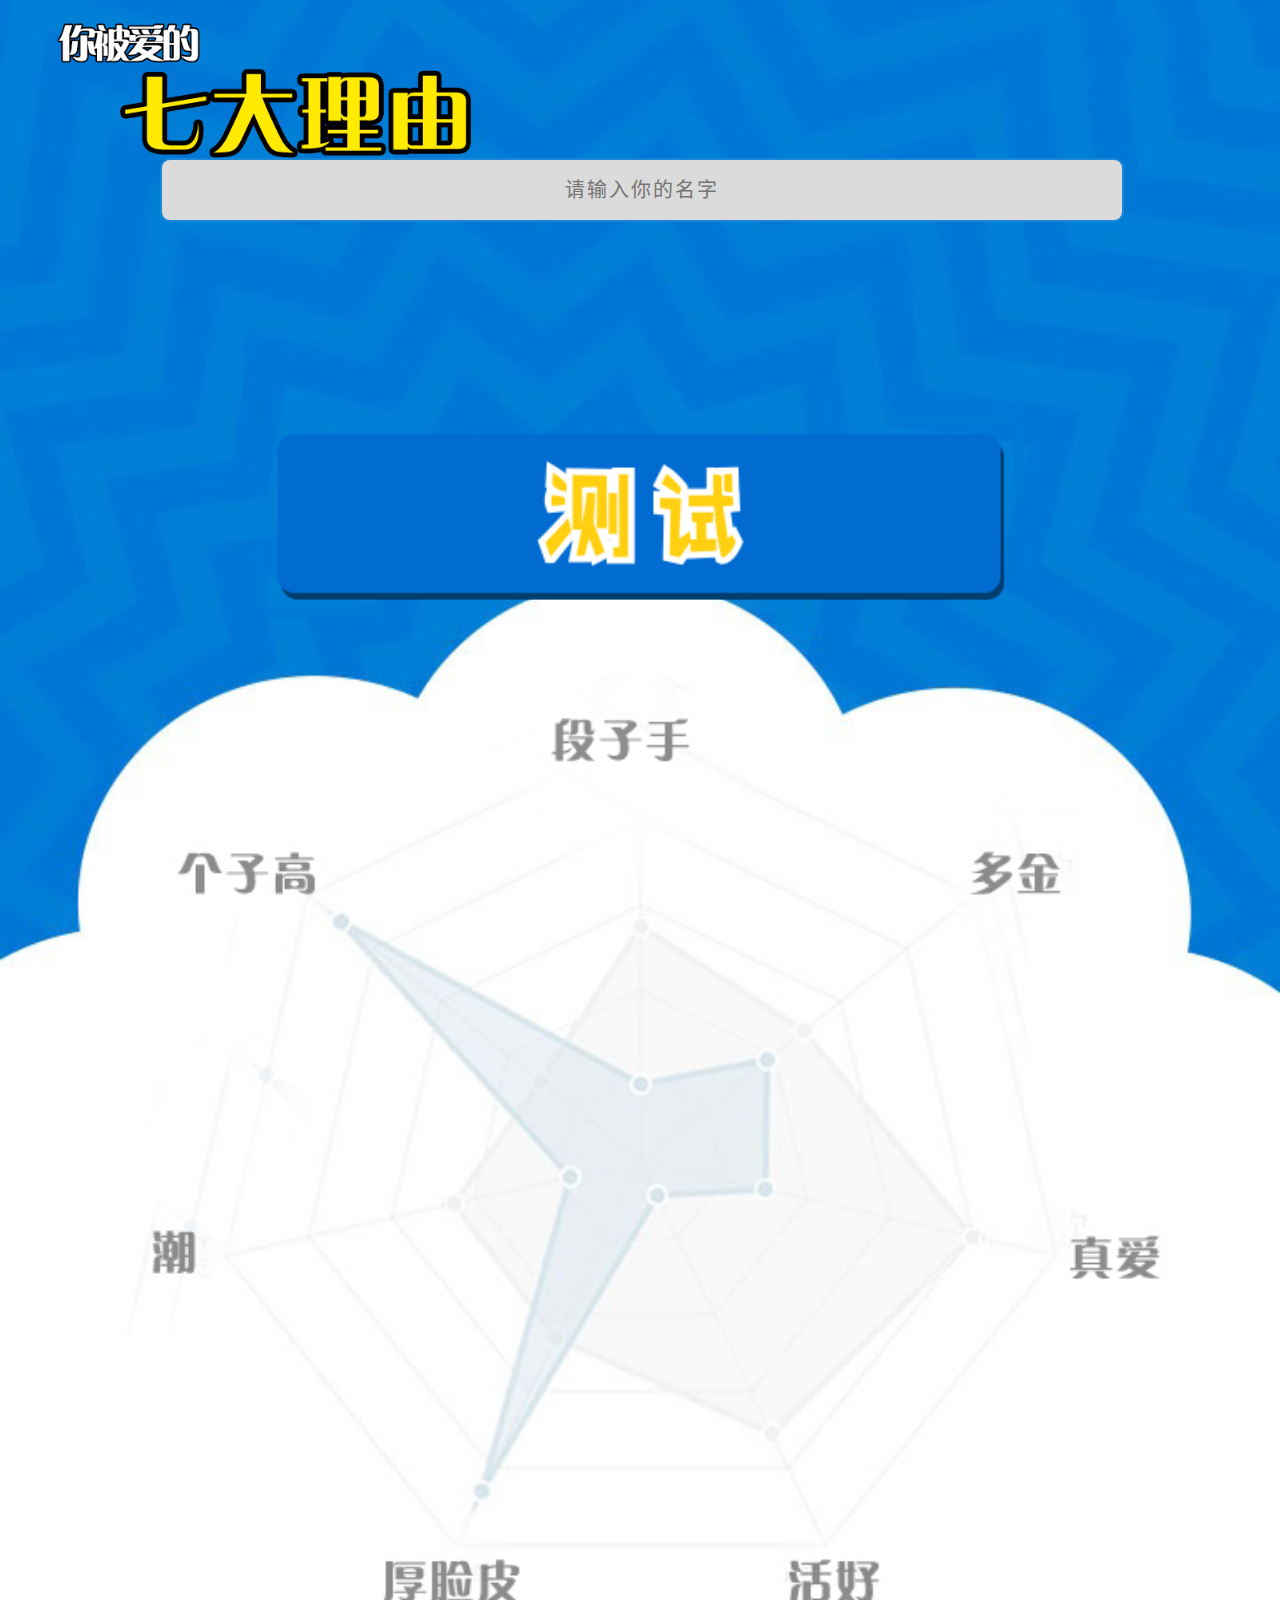
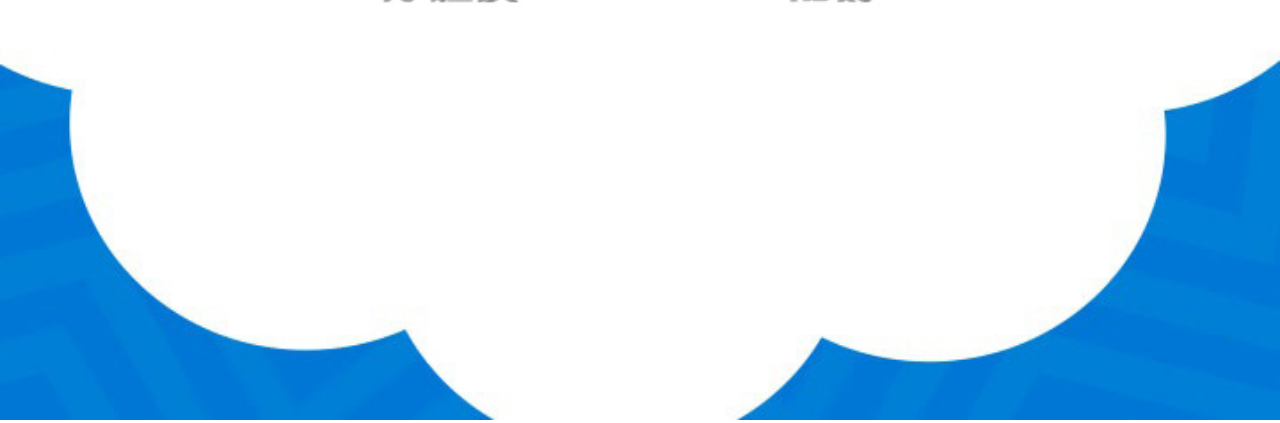
==== index.html @ 9e745a93 "fawef" ====
<!DOCTYPE html>
<html lang="zh-cn">
    <head>
        <title>你被爱的七大理由</title>
        <meta charset="utf-8">
        <meta http-equiv="X-UA-Compatible" content="IE=edge">
        <meta name="viewport" content="width=device-width, initial-scale=1.0, minimum-scale=1.0, maximum-scale=1.0, user-scalable=no">
        <meta content="yes" name="apple-mobile-web-app-capable">
        <meta content="black" name="apple-mobile-web-app-status-bar-style">
        <meta content="telephone=no" name="format-detection">
        <meta content="" name="Keywords">
        <meta name="description" content="“">
        <meta name="author" content="lcwl">

        <link rel="stylesheet" href="./css/base.css">
        <link rel="stylesheet" href="./css/index.css">

        <script>
            $uid = '';
        </script>
<!--        <script>
var _hmt = _hmt || [];
(function() {
  var hm = document.createElement("script");
  hm.src = "//hm.baidu.com/hm.js?4a51512e983d5ee97a332f55e673e995";
  var s = document.getElementsByTagName("script")[0]; 
  s.parentNode.insertBefore(hm, s);
})();
</script>-->
    </head>

    <body>
        <div class="titlediv">
            <img class="title" src="./images/title01.png"/>
            <p class="subtitle">你被爱<br>
                的七大理由</p>
        </div>
        <img class="bg" src="./images/bg01.jpg"/>


        <div class="op">
            <input class="input" placeholder="请输入你的名字" maxlength="10"></input>
            <img class="btn" src="./images/btn01.png"/>
        </div>

 <!--         <a href="http://a.app.qq.com/o/simple.jsp?pkgname=com.yn.menda" target="_blank"><img class="banner" src="./images/banner.jpg"/></a>

 -->

        <script type="text/javascript" src="./js/zepto.min.js"></script>
        <script type="text/javascript" src="./js/zepto.cookie.js"></script>
        <script type="text/javascript" src="http://res.wx.qq.com/open/js/jweixin-1.0.0.js"></script>
        <script type="text/javascript" src="js/index.js?v6"></script>
        <!--<script type="text/javascript" src="http://img1.uullnn.com/h5_game/seven/js/index.js?v1"></script>-->
        <!--<script src="http://img1.uullnn.com/tracking.js"></script>-->

        <script>
            var browser = {
                versions: function () {
                    var u = navigator.userAgent, app = navigator.appVersion;
                    return {         //移动终端浏览器版本信息
                        trident: u.indexOf('Trident') > -1, //IE内核
                        presto: u.indexOf('Presto') > -1, //opera内核
                        webKit: u.indexOf('AppleWebKit') > -1, //苹果、谷歌内核
                        gecko: u.indexOf('Gecko') > -1 && u.indexOf('KHTML') == -1, //火狐内核
                        mobile: !!u.match(/AppleWebKit.*Mobile.*/), //是否为移动终端
                        ios: !!u.match(/\(i[^;]+;( U;)? CPU.+Mac OS X/), //ios终端
                        android: u.indexOf('Android') > -1 || u.indexOf('Linux') > -1, //android终端或uc浏览器
                        iPhone: u.indexOf('iPhone') > -1, //是否为iPhone或者QQHD浏览器
                        iPad: u.indexOf('iPad') > -1, //是否iPad
                        webApp: u.indexOf('Safari') == -1 //是否web应该程序，没有头部与底部
                    };
                }(),
                language: (navigator.browserLanguage || navigator.language).toLowerCase()
            };
            if (browser.versions.mobile) {//判断是否是移动设备打开。browser代码在下面
                var ua = navigator.userAgent.toLowerCase();//获取判断用的对象
                if (ua.match(/MicroMessenger/i) == "micromessenger") {
                    //在微信中打开
                }else{
                   // $('body').html('<div class="middle">请在微信打开</div>').addClass('gray');
                }
//                if (ua.match(/WeiBo/i) == "weibo") {
//                    //在新浪微博客户端打开
//                }
//                if (ua.match(/QQ/i) == "qq") {
//                    //在QQ空间打开
//                }
//                if (browser.versions.ios) {
//                    //是否在IOS浏览器打开
//                }
//                if(browser.versions.android){
//                    //是否在安卓浏览器打开
//                }
            } else {
                //否则就是PC浏览器打开
  //              $('body').html('<div class="middle">请在微信打开</div>').addClass('gray');
            }
        </script>
    </body>
</html>
---- css/base.css ----
/* http://meyerweb.com/eric/tools/css/reset/
   v2.0 | 20110126
   License: none (public domain)
*/

html, body, div, span, applet, object, iframe,
h1, h2, h3, h4, h5, h6, p, blockquote, pre,
a, abbr, acronym, address, big, cite, code,
del, dfn, em, img, ins, kbd, q, s, samp,
small, strike, strong, sub, sup, tt, var,
b, u, i, center,
dl, dt, dd, ol, ul, li,
fieldset, form, label, legend,
table, caption, tbody, tfoot, thead, tr, th, td,
article, aside, canvas, details, embed,
figure, figcaption, footer, header, hgroup,
menu, nav, output, ruby, section, summary,
time, mark, audio, video {
	margin: 0;
	padding: 0;
	border: 0;
	font-size: 100%;
	font: inherit;
	vertical-align: baseline;
}
/* HTML5 display-role reset for older browsers */
article, aside, details, figcaption, figure,
footer, header, hgroup, menu, nav, section {
	display: block;
}
body {
	line-height: 1;
}
ol, ul {
	list-style: none;
}
blockquote, q {
	quotes: none;
}
blockquote:before, blockquote:after,
q:before, q:after {
	content: '';
	content: none;
}
table {
	border-collapse: collapse;
	border-spacing: 0;
}

.middle{
	position: absolute;
	width: 100%;
	top: 45%;
	left: 0;
	text-align: center;
}
.gray{
	background: lightgray;
}
---- css/index.css ----
body{
    overflow: hidden;
}
.bg{
    /*background: url(../images/bg01.jpg) no-repeat;*/
    width: 100%;
    /*height: 100%;*/
}
.banner{
    position: fixed;
    bottom: 0;
    left:0;
    width: 100%;
}
.titlediv{
    top:12px;
    position:absolute;
}
.title{
    width: 80%;
    margin: 0 10%;
}
.subtitle{
    font-family: PingFangSC-Regular;
    font-size: 16px;
    color: #71dfff;
    letter-spacing: 3px;
    text-align: center;
    width: 100%;
    line-height: 18px;

}
.op{
    width:75%;
    margin-left: 12.5%;
    position: absolute;
    bottom:15%;

}
.input{
    margin: 0;
    padding: 0;
    background-color: RGBA(219, 219, 219, 1.00);
    text-align: center;
    width: 100%;
    border: 2px solid #1A86D8;
    border-radius: 10px;
    height: 60px;
    color: #1A86D8;

    letter-spacing: 2px;
    font-size: 20px;
    line-height: 60px;
}
.btn{
    width:80%;
    margin:20% 10% 15% 10%;
}
/*.btn{
    position: fixed;
    bottom: 20%;
    left:0;
    width: 100%;

    width: 60%;
    margin: 0 20%;
}*/
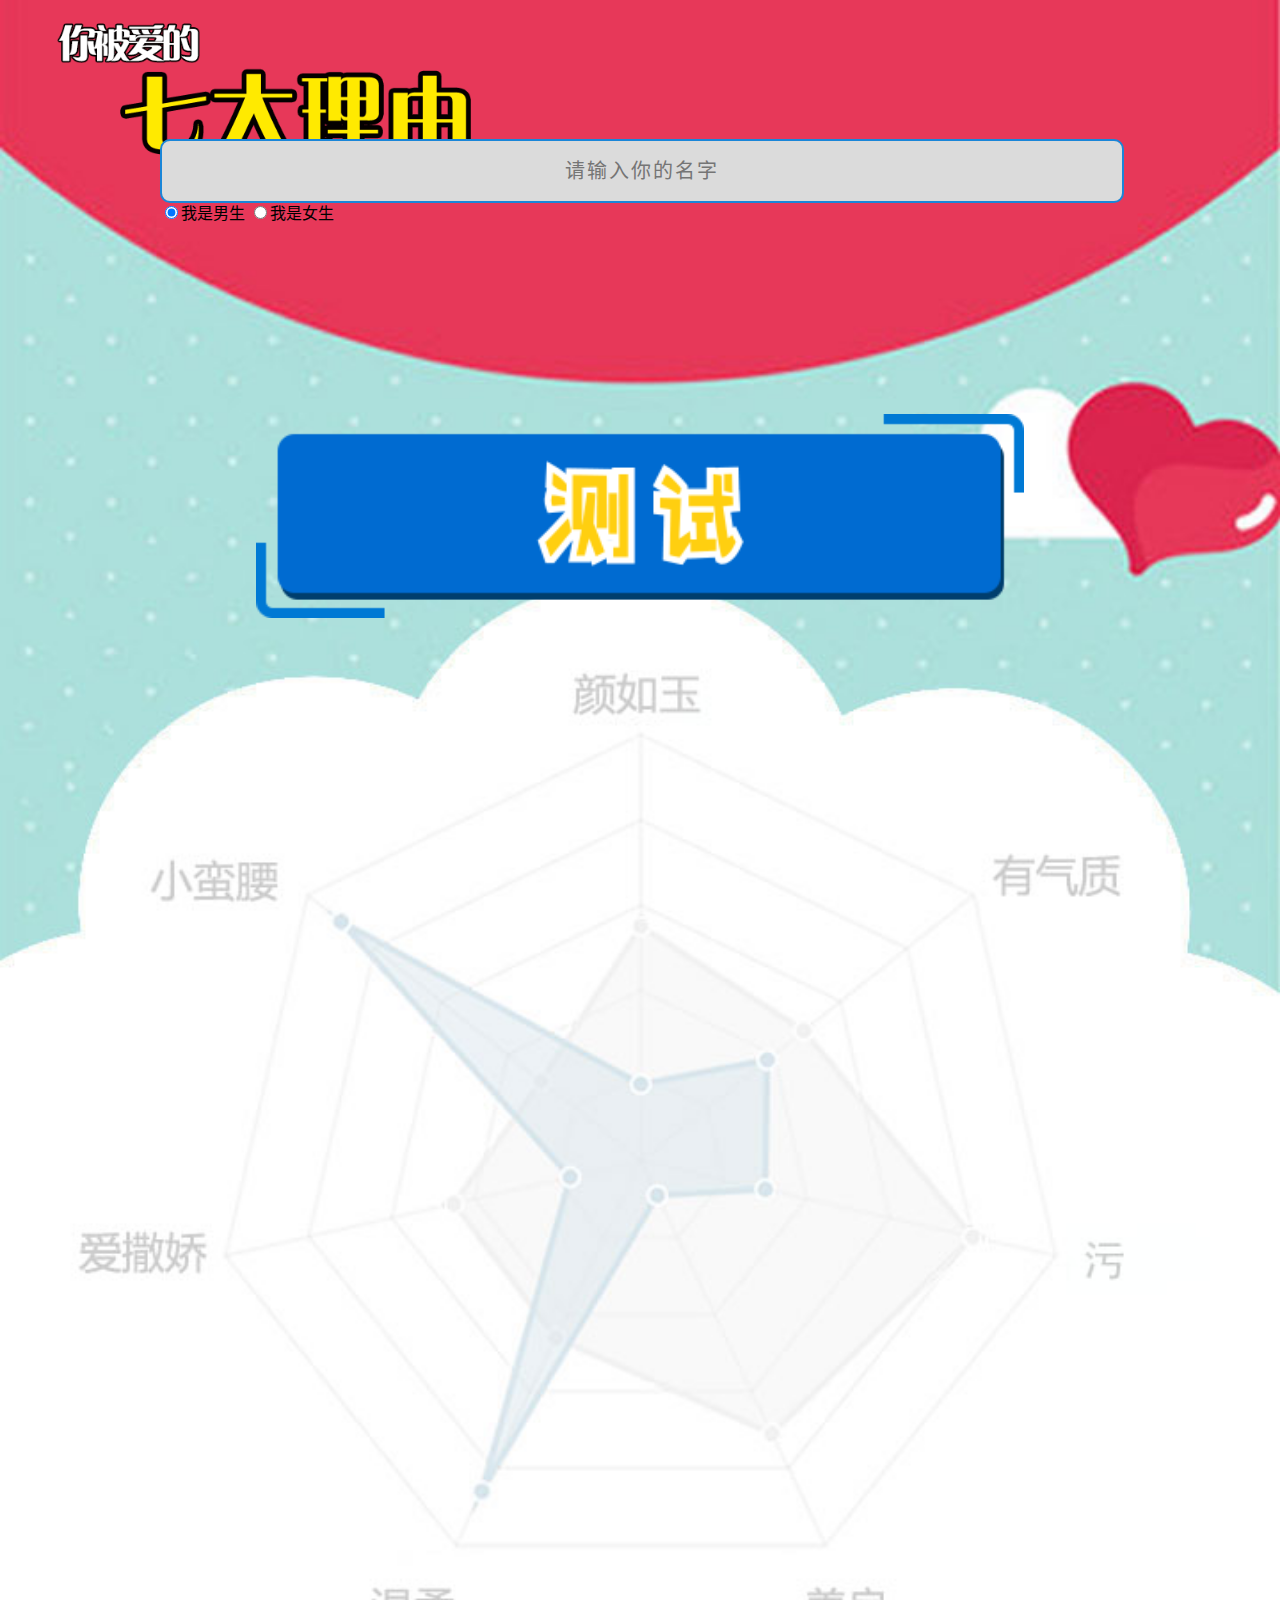
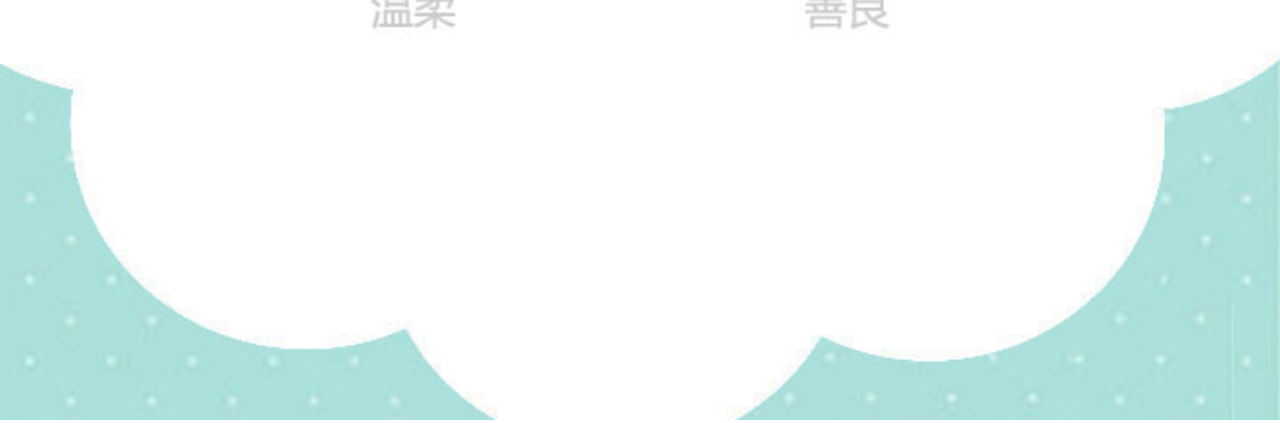
==== commit 802c3ecc: "fawef" ====
--- a/index.html
+++ b/index.html
@@ -35,11 +35,15 @@
             <p class="subtitle">你被爱<br>
                 的七大理由</p>
         </div>
-        <img class="bg" src="./images/bg01.jpg"/>
+        <img class="bg" src="./images/58ca50bfcd9ae.jpg"/>
 
 
         <div class="op">
             <input class="input" placeholder="请输入你的名字" maxlength="10"></input>
+            <div class="select_ctn" style="display: block;">
+                <label><input type="radio" name="gid" checked="checked" value="1">我是男生</label>
+                <label><input type="radio" name="gid" value="2">我是女生</label>
+            </div>
             <img class="btn" src="./images/btn01.png"/>
         </div>
 
